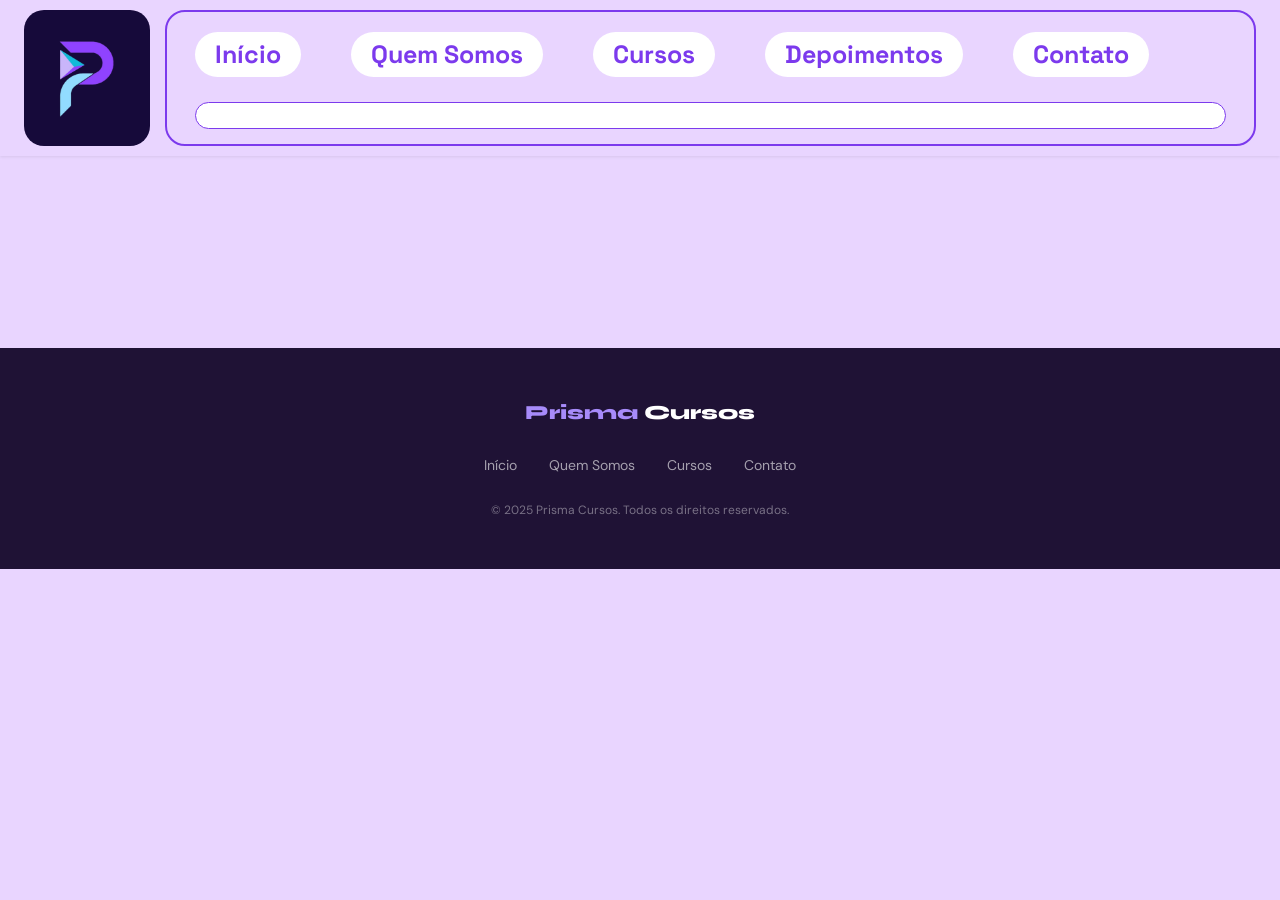
==== pages/confirmation-form-contact.html @ 02c311d3 "feat(navbar): navbar feita" ====
<!DOCTYPE html>
<html lang="pt-BR">

<head>
  <meta charset="UTF-8" />
  <meta name="viewport" content="width=device-width, initial-scale=1.0" />
  <meta name="description" content="Prisma Cursos - Mensagem enviada com sucesso" />
  <title>Mensagem Enviada | Prisma Cursos</title>
  <!-- Favicon -->
  <link rel="icon" type="image/x-icon" href="../favicon.ico" />
  <!-- Google Fonts -->
  <link rel="preconnect" href="https://fonts.googleapis.com" />
  <link rel="preconnect" href="https://fonts.gstatic.com" crossorigin />
  <link
    href="https://fonts.googleapis.com/css2?family=Syne:wght@400;600;700;800&family=DM+Sans:wght@300;400;500&display=swap"
    rel="stylesheet" />
  <!-- Global CSS -->
  <link rel="stylesheet" href="../css/global/reset.css" />
  <link rel="stylesheet" href="../css/global/variables.css" />
  <link rel="stylesheet" href="../css/global/typography.css" />
  <link rel="stylesheet" href="../css/global/global.css" />
  <!-- Component CSS -->
  <link rel="stylesheet" href="../css/components/navbar.css" />
  <link rel="stylesheet" href="../css/components/footer.css" />
  <link rel="stylesheet" href="../css/components/buttons.css" />
  <!-- Page CSS -->
  <link rel="stylesheet" href="../css/pages/confirmacao.css" />
  <!-- Responsive -->
  <link rel="stylesheet" href="../css/responsive/tablet.css" media="(max-width: 1024px)" />
  <link rel="stylesheet" href="../css/responsive/mobile.css" media="(max-width: 480px)" />
</head>

<body>

  <!-- NAVBAR -->
  <header id="navbar">
    <nav class="nav-container">
      <a href="../index.html" class="nav-logo">
        <img src="../assets/logo-prisma.png" alt="Prisma Cursos" />
      </a>

      <!-- ↓ este div é o retângulo com borda roxa -->
      <div class="nav-block">
        <ul class="nav-links">
          <li><a href="../index.html">Início</a></li>
          <li><a href="who-we-are.html">Quem Somos</a></li>
          <li><a href="courses.html">Cursos</a></li>
          <li><a href="testimonials.html">Depoimentos</a></li>
          <li><a href="contact.html">Contato</a></li>
        </ul>
        <div class="nav-progress-bar">
          <div class="nav-progress-bar__fill"></div>
        </div>
      </div>

    </nav>
  </header>

  <!-- CONFIRMAÇÃO DE ENVIO DO FORMULÁRIO (Pessoa 6) -->
  <main>
    <section id="confirmacao" class="confirmacao-section">
      <!-- 
        Essa página é exibida após o envio bem-sucedido do formulário de contato.
        O redirecionamento deve ser feito via action do form ou via JS após o submit.
        Exemplo de redirecionamento via JS (em contato.html):
          window.location.href = 'confirmacao-formulario-contato.html';
        conteúdo da Pessoa 6 
      -->
    </section>
  </main>

  <!-- FOOTER -->
  <footer id="footer">
    <div class="footer-container">
      <p class="footer-logo"><span>Prisma</span> Cursos</p>
      <nav class="footer-links">
        <a href="../index.html">Início</a>
        <a href="quem-somos.html">Quem Somos</a>
        <a href="cursos.html">Cursos</a>
        <a href="contato.html">Contato</a>
      </nav>
      <p class="footer-copy">&copy; 2025 Prisma Cursos. Todos os direitos reservados.</p>
    </div>
  </footer>

  <!-- JavaScript -->
  <script src="../js/navbar.js"></script>
  <script src="../js/main.js"></script>

</body>

</html>
---- css/global/variables.css ----
/* =============================================
   PRISMA CURSOS — VARIÁVEIS GLOBAIS
   Edite aqui para mudar o visual do projeto inteiro
   ============================================= */

:root {
  /* --- Cores Primárias --- */
  --color-primary: #7C3AED;       /* roxo principal */
  --color-primary-light: #A78BFA; /* roxo claro */
  --color-primary-dark: #5B21B6;  /* roxo escuro */

  /* --- Cores de Apoio --- */
  --color-accent: #F59E0B;        /* amarelo âmbar */
  --color-success: #10B981;       /* verde */
  --color-error: #EF4444;         /* vermelho */

  /* --- Neutros --- */
  --color-bg: #E9D5FF;
  --color-bg-soft: #F5F3FF;       /* fundo suave roxo */
  --color-text: #1F1235;          /* texto principal */
  --color-text-muted: #6B7280;    /* texto secundário */
  --color-border: #E5E7EB;

  /* --- Tipografia --- */
  --font-display: 'Syne', sans-serif;
  --font-body: 'DM Sans', sans-serif;

  --text-xs: 0.75rem;
  --text-sm: 0.875rem;
  --text-base: 1rem;
  --text-lg: 1.125rem;
  --text-xl: 1.25rem;
  --text-2xl: 1.5rem;
  --text-3xl: 1.875rem;
  --text-4xl: 2.25rem;
  --text-5xl: 3rem;

  /* --- Espaçamentos --- */
  --spacing-xs: 0.25rem;
  --spacing-sm: 0.5rem;
  --spacing-md: 1rem;
  --spacing-lg: 1.5rem;
  --spacing-xl: 2rem;
  --spacing-2xl: 3rem;
  --spacing-3xl: 4rem;
  --spacing-4xl: 6rem;

  /* --- Layout --- */
  --container-max: 1200px;
  --container-padding: 1.5rem;
  --navbar-height: 72px;

  /* --- Bordas --- */
  --radius-sm: 6px;
  --radius-md: 12px;
  --radius-lg: 20px;
  --radius-full: 9999px;

  /* --- Sombras --- */
  --shadow-sm: 0 1px 3px rgba(0,0,0,0.08);
  --shadow-md: 0 4px 16px rgba(124,58,237,0.15);
  --shadow-lg: 0 8px 32px rgba(124,58,237,0.25);

  /* --- Transições --- */
  --transition-fast: 150ms ease;
  --transition-base: 300ms ease;
  --transition-slow: 500ms ease;
}
---- css/global/typography.css ----
/* =============================================
   PRISMA CURSOS — TIPOGRAFIA
   ============================================= */

h1, h2, h3, h4, h5, h6 {
  font-family: var(--font-display);
  font-weight: 700;
  line-height: 1.2;
  color: var(--color-text);
}

h1 { font-size: var(--text-5xl); }
h2 { font-size: var(--text-4xl); }
h3 { font-size: var(--text-3xl); }
h4 { font-size: var(--text-2xl); }
h5 { font-size: var(--text-xl); }
h6 { font-size: var(--text-lg); }

p {
  font-family: var(--font-body);
  font-size: var(--text-base);
  color: var(--color-text-muted);
  line-height: 1.7;
}

.text-highlight {
  color: var(--color-primary);
}

@media (max-width: 768px) {
  h1 { font-size: var(--text-4xl); }
  h2 { font-size: var(--text-3xl); }
  h3 { font-size: var(--text-2xl); }
}

@media (max-width: 480px) {
  h1 { font-size: var(--text-3xl); }
  h2 { font-size: var(--text-2xl); }
}
---- css/global/global.css ----
/* =============================================
   PRISMA CURSOS — ESTILOS GLOBAIS
   ============================================= */

.container {
  width: 100%;
  max-width: var(--container-max);
  margin: 0 auto;
  padding: 0 var(--container-padding);
}

section {
  padding: var(--spacing-4xl) 0;
}

.section-title {
  font-family: var(--font-display);
  font-size: var(--text-4xl);
  text-align: center;
  margin-bottom: var(--spacing-sm);
}

.section-subtitle {
  text-align: center;
  color: var(--color-text-muted);
  font-size: var(--text-lg);
  max-width: 600px;
  margin: 0 auto var(--spacing-3xl);
}
---- css/components/navbar.css ----
/* =============================================
   NAVBAR — Prisma Cursos
   Fiel ao design Figma
   ============================================= */

@import url('https://fonts.googleapis.com/css2?family=Space+Grotesk:wght@400;500;700&display=swap');

/* ---------- Wrapper externo ---------- */
#navbar {
  width: 100%;
  height: 156px;
  background-color: var(--color-bg);
  display: flex;
  align-items: center;
  position: sticky;
  top: 0;
  z-index: 1000;
  box-shadow: var(--shadow-sm);
}

/* ---------- Container interno ---------- */
.nav-container {
  width: 100%;
  max-width: 1440px;
  margin: 0 auto;
  padding: 0 var(--container-padding);
  display: flex;
  align-items: center;
  gap: 14.92px; /* distância logo → retângulo nav */
  height: 100%;
}

/* ---------- Logo ---------- */
.nav-logo {
  display: flex;
  align-items: center;
  flex-shrink: 0;
  text-decoration: none;
  width: 126.1px;
  height: 136px;
  background-color: #160A3A;
  border-radius: var(--radius-lg); /* 20px, igual ao nav-block */
  justify-content: center;
  align-self: center;
}

.nav-logo img {
  height: 80px;
  width: auto;
  display: block;
}

/* ---------- Bloco central (retângulo arredondado) ---------- */
.nav-block {
  flex: 1;
  display: flex;
  flex-direction: column;
  gap: 25px; /* distância botões → progress bar */
  background-color: var(--color-bg);
  border: 2px solid var(--color-primary);
  border-radius: var(--radius-lg); /* 20px */
  padding: 18px 28px 14px;
  min-width: 0;
  height: 136px;
  justify-content: center;
}

/* ---------- Lista de links ---------- */
.nav-links {
  list-style: none;
  display: flex;
  align-items: center;
  gap: 50px; /* distância entre botões */
  margin: 0;
  padding: 0;
}

/* ---------- Botões de navegação ---------- */
.nav-links li a {
  display: inline-flex;
  align-items: center;
  justify-content: center;
  height: 45px;
  padding: 0 20px;
  border-radius: var(--radius-full);
  font-family: 'Space Grotesk', sans-serif;
  font-size: 25px;
  font-weight: 700;
  text-decoration: none;
  white-space: nowrap;
  transition: background-color var(--transition-fast), color var(--transition-fast);

  /* estado padrão: branco com texto roxo */
  background-color: #FFFFFF;
  color: #7C3AED;

  transition: background-color var(--transition-fast), 
              color var(--transition-fast),
              transform var(--transition-fast),
              box-shadow var(--transition-fast);
}

/* Estado ativo: fundo roxo, texto branco */
.nav-links li a.active {
  background-color: #7C3AED;
  color: #FFFFFF;
  transform: scale(1.03);
  border-color: #7C3AED;
}

/* Hover nos inativos */
.nav-links li a:not(.active):hover {
  background-color: #FFFFFF;        /* força branco, não herda o fundo da tela */
  transform: scale(1.03);
  box-shadow: 0 4px 12px rgba(124, 58, 237, 0.2); /* sombra roxa suave */
}

/* Hover no ativo */
.nav-links li a.active:hover {
  transform: scale(1.05);
  box-shadow: 0 4px 12px rgba(124, 58, 237, 0.3);
}

/* ---------- Progress bar ---------- */
.nav-progress-bar {
  width: 100%;
  height: 27px;
  background-color: #FFFFFF;
  border-radius: var(--radius-full);
  overflow: hidden;
  border: 1px solid var(--color-primary);
}

.nav-progress-bar__fill {
  height: 100%;
  background-color: #7C3AED;
  border-radius: var(--radius-full);
  width: 0%;                              /* controlado via JS */
  transition: width var(--transition-base);
}

/* ---------- Hamburger (mobile) ---------- */
.nav-hamburger {
  display: none;
  flex-direction: column;
  justify-content: center;
  align-items: center;
  gap: 5px;
  background: none;
  border: none;
  cursor: pointer;
  padding: 8px;
  flex-shrink: 0;
}

.nav-hamburger span {
  display: block;
  width: 24px;
  height: 2px;
  background-color: #7C3AED;
  border-radius: 2px;
  transition: transform var(--transition-fast), opacity var(--transition-fast);
}

/* ---------- Responsivo ---------- */
@media (max-width: 1024px) {
  .nav-links li:nth-child(1) a,
  .nav-links li:nth-child(2) a,
  .nav-links li:nth-child(3) a,
  .nav-links li:nth-child(4) a,
  .nav-links li:nth-child(5) a {
    width: auto;
    font-size: 18px;
  }

  .nav-links {
    gap: 12px;
  }

  .nav-links li a {
    font-size: 16px; /* era 25px */
    padding: 0 14px;
    height: 38px;
  }
}

@media (max-width: 768px) {
  #navbar {
    height: auto;
    padding: 12px 0;
  }

  .nav-container {
    flex-wrap: wrap;
    position: relative;
    align-items: center;
    gap: 23.39px;
  }

  .nav-block {
    display: none;
    width: 100%;
    height: auto;
    border-radius: var(--radius-md);
  }

  .nav-logo {
    width: 80px;
    height: 86px;
  }

  .nav-block.open {
    display: flex;
  }

  .nav-links {
    flex-direction: column;
    align-items: flex-start;
    gap: 10px;
  }

  .nav-links li a {
    width: 100% !important;
    font-size: 16px;
    justify-content: flex-start;
    padding: 0 16px;
  }

  .nav-hamburger {
    display: flex;
    margin-left: auto;
  }
}
---- css/components/footer.css ----
/* =============================================
   PRISMA CURSOS — FOOTER
   ============================================= */

#footer {
  background: var(--color-text);
  color: #fff;
  padding: var(--spacing-2xl) 0;
}

.footer-container {
  max-width: var(--container-max);
  margin: 0 auto;
  padding: 0 var(--container-padding);
  display: flex;
  flex-direction: column;
  align-items: center;
  gap: var(--spacing-lg);
  text-align: center;
}

.footer-logo {
  font-family: var(--font-display);
  font-size: var(--text-xl);
  font-weight: 800;
  color: #fff;
}

.footer-logo span {
  color: var(--color-primary-light);
}

.footer-links {
  display: flex;
  gap: var(--spacing-xl);
  flex-wrap: wrap;
  justify-content: center;
}

.footer-links a {
  font-size: var(--text-sm);
  color: rgba(255,255,255,0.6);
  transition: color var(--transition-fast);
}

.footer-links a:hover {
  color: var(--color-primary-light);
}

.footer-copy {
  font-size: var(--text-xs);
  color: rgba(255,255,255,0.4);
}
---- css/components/buttons.css ----
/* =============================================
   PRISMA CURSOS — BOTÕES
   ============================================= */

.btn {
  display: inline-flex;
  align-items: center;
  justify-content: center;
  gap: var(--spacing-sm);
  padding: 0.75rem 1.75rem;
  border-radius: var(--radius-full);
  font-family: var(--font-body);
  font-size: var(--text-base);
  font-weight: 600;
  transition: all var(--transition-base);
  cursor: pointer;
}

.btn-primary {
  background: var(--color-primary);
  color: #fff;
  box-shadow: var(--shadow-md);
}

.btn-primary:hover {
  background: var(--color-primary-dark);
  transform: translateY(-2px);
  box-shadow: var(--shadow-lg);
}

.btn-outline {
  background: transparent;
  color: var(--color-primary);
  border: 2px solid var(--color-primary);
}

.btn-outline:hover {
  background: var(--color-primary);
  color: #fff;
  transform: translateY(-2px);
}

.btn-lg {
  padding: 1rem 2.5rem;
  font-size: var(--text-lg);
}
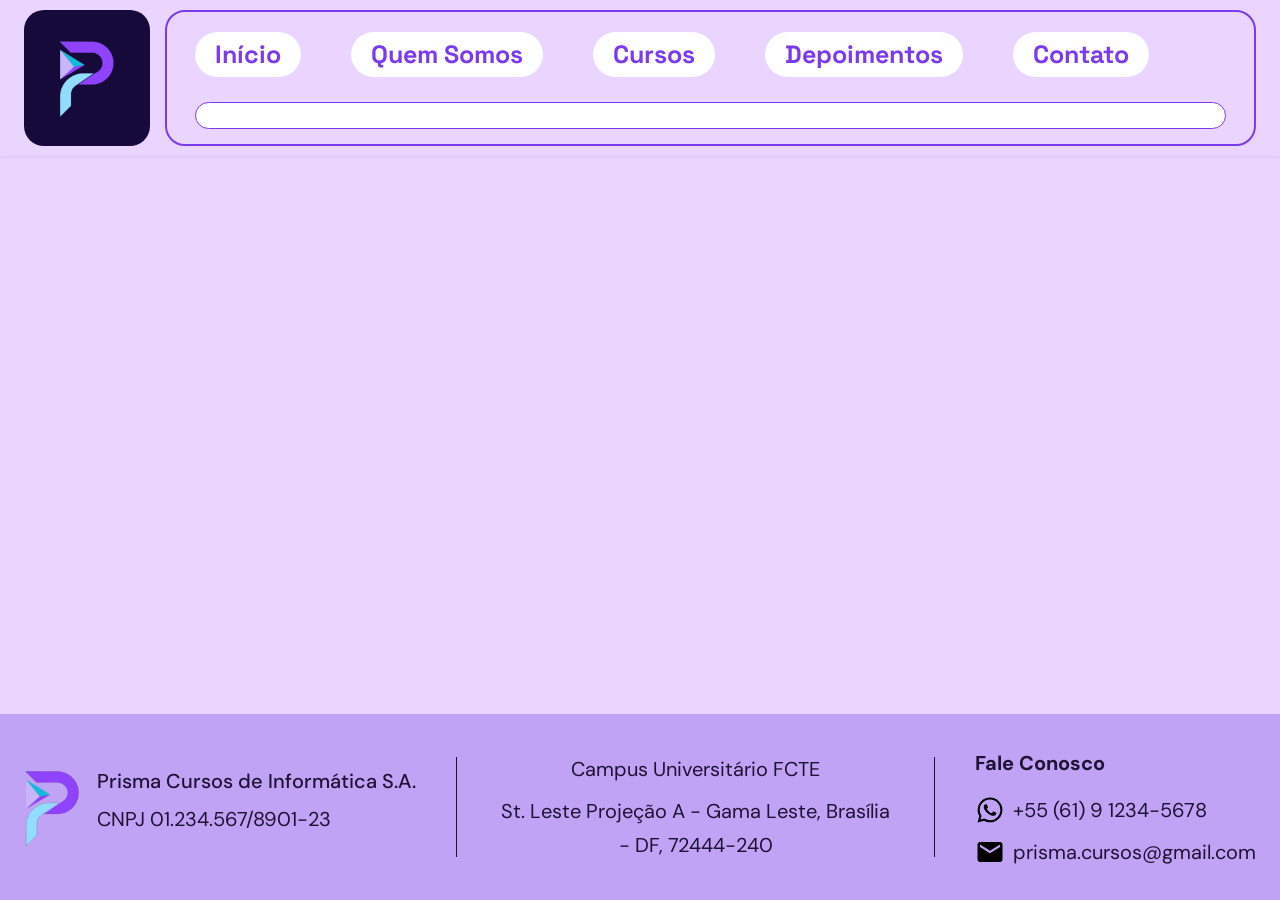
==== commit ed4b6762: "feat(footer): footer feita" ====
--- a/pages/confirmation-form-contact.html
+++ b/pages/confirmation-form-contact.html
@@ -72,14 +72,41 @@
   <!-- FOOTER -->
   <footer id="footer">
     <div class="footer-container">
-      <p class="footer-logo"><span>Prisma</span> Cursos</p>
-      <nav class="footer-links">
-        <a href="../index.html">Início</a>
-        <a href="quem-somos.html">Quem Somos</a>
-        <a href="cursos.html">Cursos</a>
-        <a href="contato.html">Contato</a>
-      </nav>
-      <p class="footer-copy">&copy; 2025 Prisma Cursos. Todos os direitos reservados.</p>
+
+      <!-- Coluna 1: Logo + CNPJ -->
+      <div class="footer-col footer-col--brand">
+        <div class="footer-brand">
+          <img src="../assets/logo-prisma.png" alt="Prisma Cursos" class="footer-logo-img" />
+          <div class="footer-brand-text">
+            <span class="footer-brand-name">Prisma Cursos de Informática S.A.</span>
+            <p class="footer-cnpj">CNPJ 01.234.567/8901-23</p>
+          </div>
+        </div>
+      </div>
+
+      <div class="footer-divider"></div>
+
+      <!-- Coluna 2: Endereço -->
+      <div class="footer-col footer-col--address">
+        <p>Campus Universitário FCTE</p>
+        <p>St. Leste Projeção A - Gama Leste, Brasília - DF, 72444-240</p>
+      </div>
+
+      <div class="footer-divider"></div>
+
+      <!-- Coluna 3: Contato -->
+      <div class="footer-col footer-col--contact">
+        <p class="footer-contact-title">Fale Conosco</p>
+        <div class="footer-contact-item">
+          <img src="../assets/icon-whatsapp.svg" alt="WhatsApp" class="footer-icon" />
+          <span>+55 (61) 9 1234-5678</span>
+        </div>
+        <div class="footer-contact-item">
+          <img src="../assets/icon-email.svg" alt="E-mail" class="footer-icon" />
+          <span>prisma.cursos@gmail.com</span>
+        </div>
+      </div>
+
     </div>
   </footer>
 
--- a/css/global/global.css
+++ b/css/global/global.css
@@ -27,3 +27,13 @@
   max-width: 600px;
   margin: 0 auto var(--spacing-3xl);
 }
+
+body {
+  display: flex;
+  flex-direction: column;
+  min-height: 100vh;
+}
+
+main {
+  flex: 1; /* empurra o footer para baixo */
+}
--- a/css/components/footer.css
+++ b/css/components/footer.css
@@ -3,51 +3,153 @@
    ============================================= */
 
 #footer {
-  background: var(--color-text);
-  color: #fff;
-  padding: var(--spacing-2xl) 0;
+  background-color: #C1A3F5;
+  height: 186px;
+  display: flex;
+  align-items: center;
+  color: var(--color-text);
 }
 
 .footer-container {
-  max-width: var(--container-max);
+  width: 100%;
+  max-width: 1440px;
   margin: 0 auto;
   padding: 0 var(--container-padding);
   display: flex;
-  flex-direction: column;
   align-items: center;
-  gap: var(--spacing-lg);
-  text-align: center;
+  gap: 40px;
 }
 
-.footer-logo {
-  font-family: var(--font-display);
-  font-size: var(--text-xl);
-  font-weight: 800;
-  color: #fff;
+/* ---------- Divisores verticais ---------- */
+.footer-divider {
+  width: 1px;
+  height: 100px;
+  background-color: var(--color-text);
+  flex-shrink: 0;
 }
 
-.footer-logo span {
-  color: var(--color-primary-light);
+/* ---------- Colunas ---------- */
+.footer-col {
+  display: flex;
+  flex-direction: column;
+  gap: 10px;
+  color: var(--color-text);
+  font-family: var(--font-body);
+  font-size: 20px;
 }
 
-.footer-links {
-  display: flex;
-  gap: var(--spacing-xl);
-  flex-wrap: wrap;
-  justify-content: center;
+/* Coluna brand ocupa mais espaço */
+.footer-col--brand {
+  min-width: 220px;
+  gap: 16px;
 }
 
-.footer-links a {
-  font-size: var(--text-sm);
-  color: rgba(255,255,255,0.6);
-  transition: color var(--transition-fast);
+/* Coluna endereço cresce para preencher o centro */
+.footer-col--address {
+  flex: 1;
+  text-align: center;
+  align-items: center;
+  gap: 8px;
+  color: var(--color-text); /* preto */
+  font-size: 20px;
+  font-weight: 400;
+  line-height: 1.5;
 }
 
-.footer-links a:hover {
-  color: var(--color-primary-light);
+/* ---------- Brand ---------- */
+.footer-brand {
+  display: flex;
+  align-items: flex-start;
+  gap: 16px;
 }
 
-.footer-copy {
-  font-size: var(--text-xs);
-  color: rgba(255,255,255,0.4);
+.footer-logo-img {
+  height: 79px;
+  width: auto;
+  flex-shrink: 0;
 }
+
+.footer-brand-text {
+  display: flex;
+  flex-direction: column;
+  gap: 8px;
+}
+
+.footer-brand-name {
+  font-size: 20px;
+  font-weight: 500;
+  color: var(--color-text);
+  line-height: 1.3;
+}
+
+.footer-cnpj {
+  font-size: 20px;
+  font-weight: 400;
+  color: var(--color-text);
+}
+
+/* ---------- Contato ---------- */
+.footer-contact-title {
+  font-weight: 700;
+  font-size: 20px;
+  color: #000000;
+  margin-bottom: 4px;
+}
+
+.footer-contact-item {
+  display: flex;
+  align-items: center;
+  gap: 8px;
+}
+
+.footer-contact-item span {
+  color: #000000;
+  font-size: 20px;
+}
+
+.footer-icon {
+  width: 30px;
+  height: 30px;
+  object-fit: contain;
+}
+
+/* ---------- Responsivo ---------- */
+@media (max-width: 768px) {
+  #footer {
+    height: auto;
+    padding: 32px 0;
+  }
+
+  .footer-container {
+    flex-direction: column;
+    align-items: flex-start;
+    gap: 24px;
+  }
+
+  .footer-divider {
+    width: 100%;
+    height: 1px;
+  }
+
+  .footer-col--address {
+    text-align: left;
+    align-items: flex-start;
+    width: 100%;
+  }
+
+  .footer-col--contact {
+    width: 100%;
+  }
+
+  #footer p,
+  #footer span {
+    color: var(--color-text);
+    font-size: 16px; /* menor no mobile */
+  }
+}
+
+#footer p,
+#footer span {
+  color: var(--color-text);
+  font-size: 20px;
+}
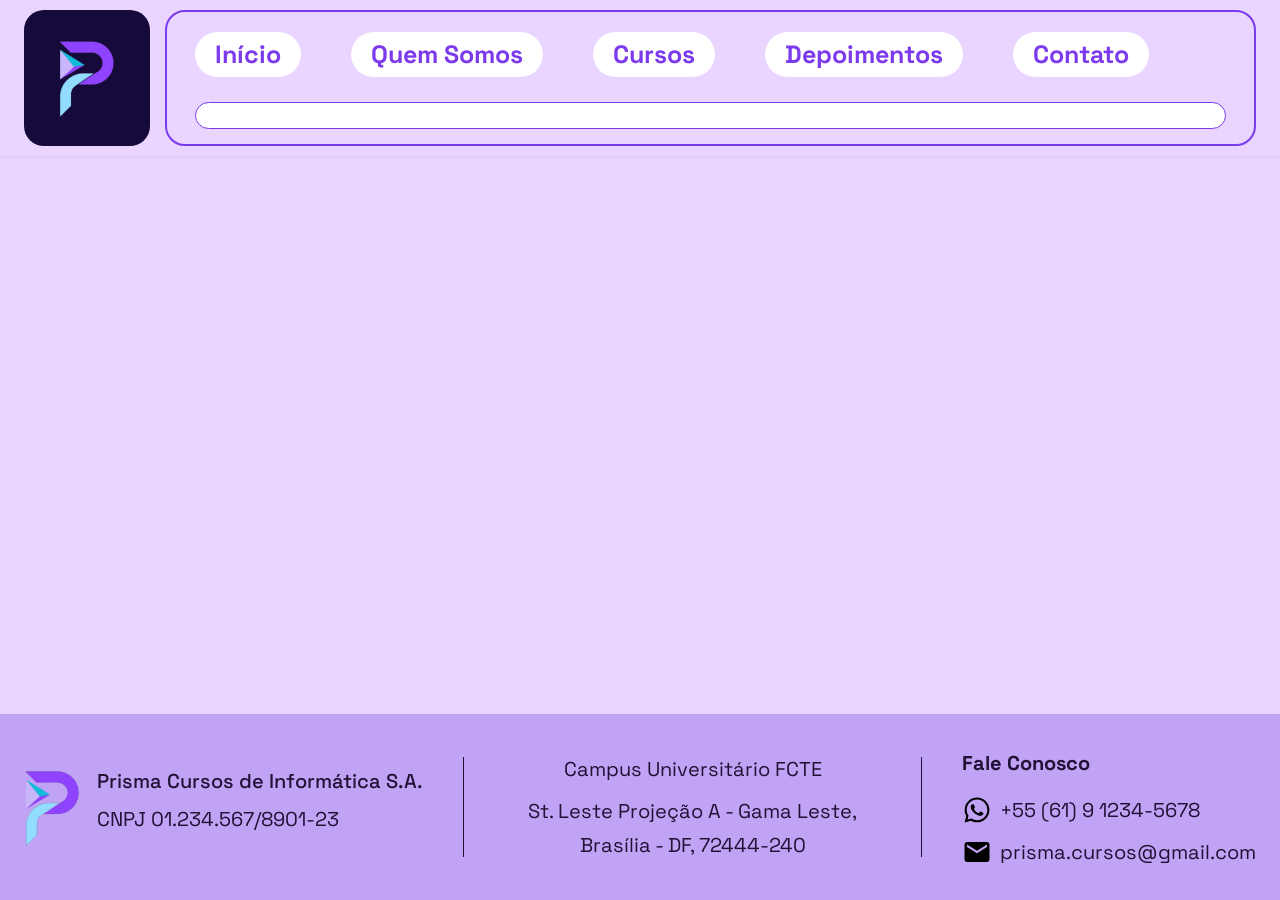
==== commit f4523c0b: "fix(pages): correção da fontes nas páginas" ====
--- a/pages/confirmation-form-contact.html
+++ b/pages/confirmation-form-contact.html
@@ -11,8 +11,7 @@
   <!-- Google Fonts -->
   <link rel="preconnect" href="https://fonts.googleapis.com" />
   <link rel="preconnect" href="https://fonts.gstatic.com" crossorigin />
-  <link
-    href="https://fonts.googleapis.com/css2?family=Syne:wght@400;600;700;800&family=DM+Sans:wght@300;400;500&display=swap"
+  <link href="https://fonts.googleapis.com/css2?family=Space+Grotesk:wght@300;400;500;600;700&display=swap"
     rel="stylesheet" />
   <!-- Global CSS -->
   <link rel="stylesheet" href="../css/global/reset.css" />
--- a/css/global/variables.css
+++ b/css/global/variables.css
@@ -22,8 +22,8 @@
   --color-border: #E5E7EB;
 
   /* --- Tipografia --- */
-  --font-display: 'Syne', sans-serif;
-  --font-body: 'DM Sans', sans-serif;
+  --font-display: 'Space Grotesk', sans-serif;
+  --font-body: 'Space Grotesk', sans-serif;
 
   --text-xs: 0.75rem;
   --text-sm: 0.875rem;
@@ -48,7 +48,9 @@
   /* --- Layout --- */
   --container-max: 1200px;
   --container-padding: 1.5rem;
-  --navbar-height: 72px;
+  --navbar-height: 156px;
+  --footer-bg: #C1A3F5;
+  --footer-height: 186px;
 
   /* --- Bordas --- */
   --radius-sm: 6px;
--- a/css/global/typography.css
+++ b/css/global/typography.css
@@ -19,7 +19,7 @@
 p {
   font-family: var(--font-body);
   font-size: var(--text-base);
-  color: var(--color-text-muted);
+  color: var(--color-text);
   line-height: 1.7;
 }
 
--- a/css/global/global.css
+++ b/css/global/global.css
@@ -32,6 +32,9 @@
   display: flex;
   flex-direction: column;
   min-height: 100vh;
+  background-color: var(--color-bg);       /* ← garante fundo em todas as páginas */
+  font-family: var(--font-body);          /* ← fonte padrão herdada por tudo */
+  color: var(--color-text);              /* ← cor de texto padrão */
 }
 
 main {
--- a/css/components/buttons.css
+++ b/css/components/buttons.css
@@ -34,6 +34,11 @@
   border: 2px solid var(--color-primary);
 }
 
+.btn-nav {
+  font-family: 'Space Grotesk', sans-serif;  /* ← fonte dos botões da navbar */
+  font-weight: 700;
+}
+
 .btn-outline:hover {
   background: var(--color-primary);
   color: #fff;
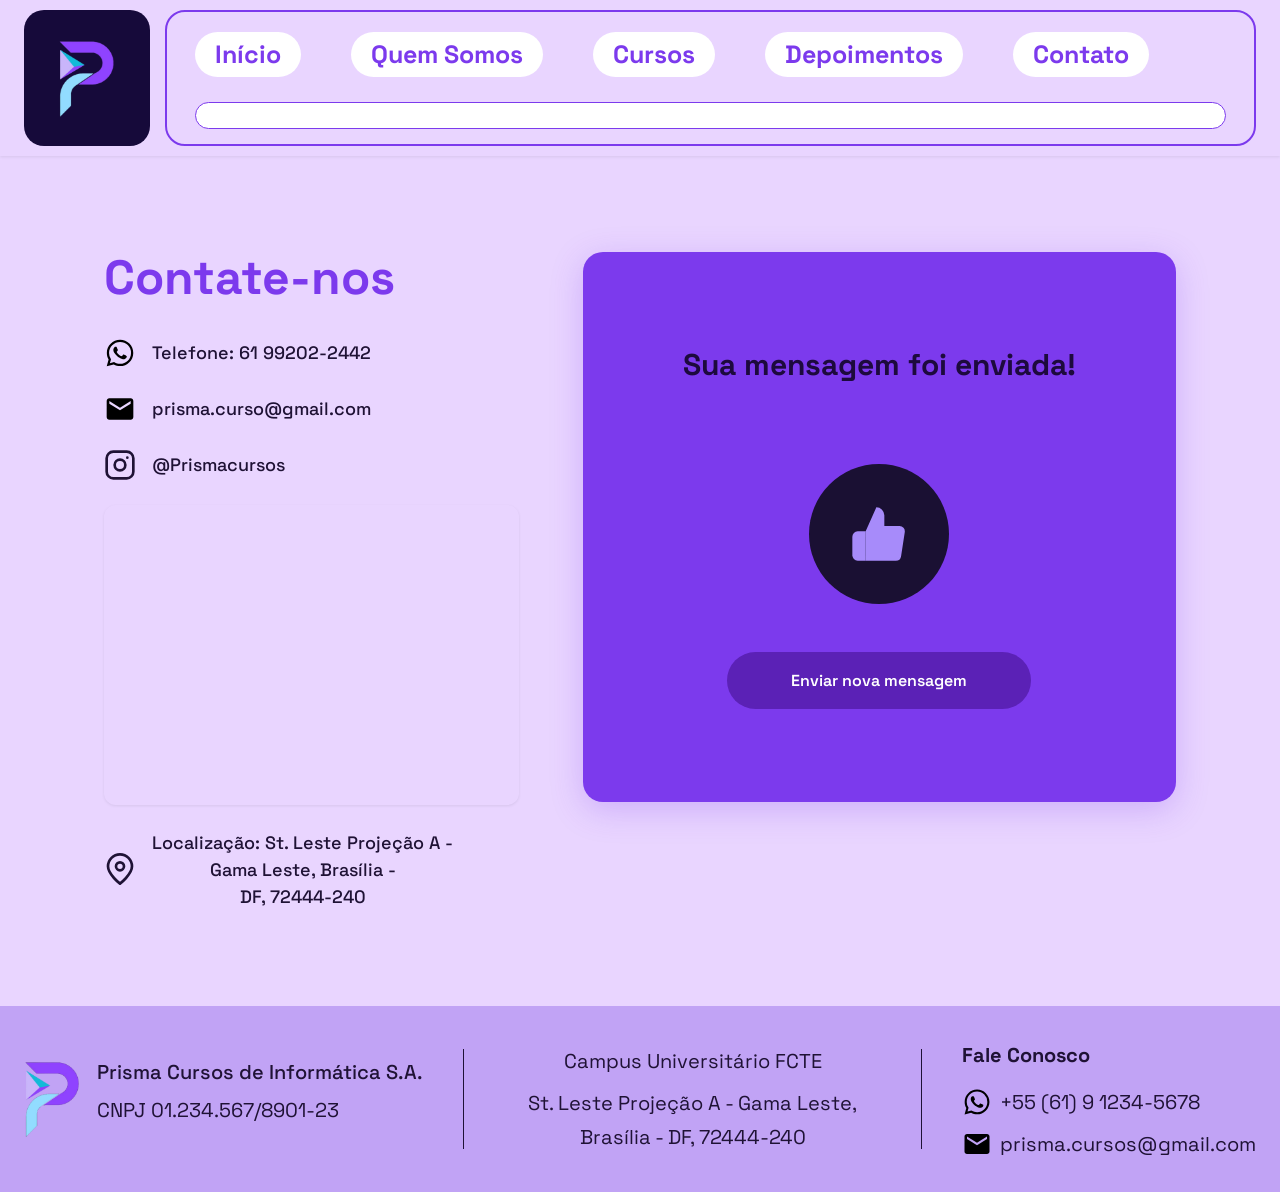
==== commit 5c2a4864: "feat(contact): implementei a página de contato e a de confirmação de envio do form e seu respectivo " ====
--- a/pages/confirmation-form-contact.html
+++ b/pages/confirmation-form-contact.html
@@ -4,7 +4,7 @@
 <head>
   <meta charset="UTF-8" />
   <meta name="viewport" content="width=device-width, initial-scale=1.0" />
-  <meta name="description" content="Prisma Cursos - Mensagem enviada com sucesso" />
+  <meta name="description" content="Prisma Cursos - Mensagem enviada" />
   <title>Mensagem Enviada | Prisma Cursos</title>
   <!-- Favicon -->
   <link rel="icon" type="image/x-icon" href="../favicon.ico" />
@@ -22,11 +22,12 @@
   <link rel="stylesheet" href="../css/components/navbar.css" />
   <link rel="stylesheet" href="../css/components/footer.css" />
   <link rel="stylesheet" href="../css/components/buttons.css" />
+  <link rel="stylesheet" href="../css/components/progressbar.css" />
   <!-- Page CSS -->
-  <link rel="stylesheet" href="../css/pages/confirmacao.css" />
-  <!-- Responsive -->
-  <link rel="stylesheet" href="../css/responsive/tablet.css" media="(max-width: 1024px)" />
-  <link rel="stylesheet" href="../css/responsive/mobile.css" media="(max-width: 480px)" />
+  <link rel="stylesheet" href="../css/pages/pagina-de-confirmacao.css" />
+  <!-- To use Contact classes-->
+  <link rel="stylesheet" href="../css/pages/contato.css" />
+  
 </head>
 
 <body>
@@ -38,14 +39,13 @@
         <img src="../assets/logo-prisma.png" alt="Prisma Cursos" />
       </a>
 
-      <!-- ↓ este div é o retângulo com borda roxa -->
       <div class="nav-block">
         <ul class="nav-links">
           <li><a href="../index.html">Início</a></li>
           <li><a href="who-we-are.html">Quem Somos</a></li>
           <li><a href="courses.html">Cursos</a></li>
           <li><a href="testimonials.html">Depoimentos</a></li>
-          <li><a href="contact.html">Contato</a></li>
+          <li><a href="contact.html" class="active">Contato</a></li>
         </ul>
         <div class="nav-progress-bar">
           <div class="nav-progress-bar__fill"></div>
@@ -55,16 +55,83 @@
     </nav>
   </header>
 
-  <!-- CONFIRMAÇÃO DE ENVIO DO FORMULÁRIO (Pessoa 6) -->
+  <!-- CONFIRMAÇÃO -->
   <main>
-    <section id="confirmacao" class="confirmacao-section">
-      <!-- 
-        Essa página é exibida após o envio bem-sucedido do formulário de contato.
-        O redirecionamento deve ser feito via action do form ou via JS após o submit.
-        Exemplo de redirecionamento via JS (em contato.html):
-          window.location.href = 'confirmacao-formulario-contato.html';
-        conteúdo da Pessoa 6 
-      -->
+    <section id="contato" class="contact-section">
+      <div class="contact-container">
+
+        <!-- Bloco esquerdo: igual à página de contato -->
+        <div class="contact-info reveal">
+
+          <h1 class="contact-title">Contate-nos</h1>
+
+          <div class="contact-item">
+            <img src="../assets/icon-whatsapp.svg" alt="Telefone" class="contact-item__icon" />
+            <p class="contact-item__value">Telefone: 61 99202-2442</p>
+          </div>
+
+          <div class="contact-item">
+            <img src="../assets/icon-email.svg" alt="E-mail" class="contact-item__icon" />
+              <p class="contact-item__value">prisma.curso@gmail.com</p>
+          </div>
+
+          <div class="contact-item">
+            <svg class="contact-item__icon" xmlns="http://www.w3.org/2000/svg" viewBox="0 0 24 24" fill="none"
+              stroke="currentColor" stroke-width="2" stroke-linecap="round" stroke-linejoin="round" aria-hidden="true">
+              <rect x="2" y="2" width="20" height="20" rx="5" ry="5"/>
+              <circle cx="12" cy="12" r="4"/>
+              <circle cx="17.5" cy="6.5" r="1" fill="currentColor" stroke="none"/>
+            </svg>
+            <p class="contact-item__value">@Prismacursos</p>
+          </div>
+
+          <div class="contact-map">
+            <iframe
+             src="https://www.google.com/maps/embed?pb=!1m18!1m12!1m3!1d3839.0!2d-48.0447!3d-15.9899!2m3!1f0!2f0!3f0!3m2!1i1024!2i768!4f13.1!3m3!1m2!1s0x935bcc5a0b0a0a0b%3A0x0!2sUnB+-+Campus+Gama!5e0!3m2!1spt-BR!2sbr!4v1"
+              width="100%"
+              height="180"
+              style="border:0;"
+              allowfullscreen=""
+              loading="lazy"
+              referrerpolicy="no-referrer-when-downgrade"
+              title="UnB Campus Gama no Google Maps"
+            ></iframe>
+          </div>
+
+          <div class="contact-item">
+            <svg class="contact-item__icon" xmlns="http://www.w3.org/2000/svg" viewBox="0 0 24 24" fill="none"
+              stroke="currentColor" stroke-width="2" stroke-linecap="round" stroke-linejoin="round" aria-hidden="true">
+              <path d="M21 10c0 6-9 13-9 13S3 16 3 10a9 9 0 0 1 18 0z"/>
+              <circle cx="12" cy="10" r="3"/>
+            </svg>
+            <p class="contact-item__value contact-item__value--center">
+             Localização: St. Leste Projeção A -<br>
+             Gama Leste, Brasília -<br>
+              DF, 72444-240
+            </p>
+          </div>
+
+        </div>
+
+        <!-- Bloco direito: confirmação -->
+        <div class="contact-form confirmation-card reveal">
+
+          <h2 class="contact-form__title">Sua mensagem foi enviada!</h2>
+
+          <div class="confirmation-icon">
+            <svg xmlns="http://www.w3.org/2000/svg" viewBox="0 0 24 24" fill="currentColor" aria-hidden="true">
+              <path d="M14 9V5a3 3 0 0 0-3-3l-4 9v11h11.28a2 2 0 0 0 2-1.7l1.38-9a2 2 0 0 0-2-2.3H14z"/>
+              <path d="M7 22H4a2 2 0 0 1-2-2v-7a2 2 0 0 1 2-2h3"/>
+            </svg>
+          </div>
+
+          <a href="contact.html" class="contact-submit-btn confirmation-btn">
+           Enviar nova mensagem
+          </a>
+
+        </div>
+
+      </div>
     </section>
   </main>
 
@@ -72,7 +139,6 @@
   <footer id="footer">
     <div class="footer-container">
 
-      <!-- Coluna 1: Logo + CNPJ -->
       <div class="footer-col footer-col--brand">
         <div class="footer-brand">
           <img src="../assets/logo-prisma.png" alt="Prisma Cursos" class="footer-logo-img" />
@@ -85,7 +151,6 @@
 
       <div class="footer-divider"></div>
 
-      <!-- Coluna 2: Endereço -->
       <div class="footer-col footer-col--address">
         <p>Campus Universitário FCTE</p>
         <p>St. Leste Projeção A - Gama Leste, Brasília - DF, 72444-240</p>
@@ -93,7 +158,6 @@
 
       <div class="footer-divider"></div>
 
-      <!-- Coluna 3: Contato -->
       <div class="footer-col footer-col--contact">
         <p class="footer-contact-title">Fale Conosco</p>
         <div class="footer-contact-item">
@@ -115,4 +179,4 @@
 
 </body>
 
-</html>
+</html>
--- a/css/global/global.css
+++ b/css/global/global.css
@@ -40,3 +40,15 @@
 main {
   flex: 1; /* empurra o footer para baixo */
 }
+
+/* ---------- Scroll Reveal ---------- */
+.reveal {
+  opacity: 0;
+  transform: translateY(30px);
+  transition: opacity 0.6s ease, transform 0.6s ease;
+}
+
+.reveal.visible {
+  opacity: 1;
+  transform: translateY(0);
+}
--- a/css/components/navbar.css
+++ b/css/components/navbar.css
@@ -3,7 +3,7 @@
    Fiel ao design Figma
    ============================================= */
 
-@import url('https://fonts.googleapis.com/css2?family=Space+Grotesk:wght@400;500;700&display=swap');
+@import url('https://fonts.googleapis.com/css2?family=Space+Grotesk:wght=400;500;700&display=swap');
 
 /* ---------- Wrapper externo ---------- */
 #navbar {
@@ -88,7 +88,6 @@
   font-weight: 700;
   text-decoration: none;
   white-space: nowrap;
-  transition: background-color var(--transition-fast), color var(--transition-fast);
 
   /* estado padrão: branco com texto roxo */
   background-color: #FFFFFF;
@@ -162,72 +161,91 @@
   transition: transform var(--transition-fast), opacity var(--transition-fast);
 }
 
-/* ---------- Responsivo ---------- */
+/* ---------- Responsivo Tablet ---------- */
 @media (max-width: 1024px) {
-  .nav-links li:nth-child(1) a,
-  .nav-links li:nth-child(2) a,
-  .nav-links li:nth-child(3) a,
-  .nav-links li:nth-child(4) a,
-  .nav-links li:nth-child(5) a {
-    width: auto;
-    font-size: 18px;
-  }
-
   .nav-links {
     gap: 12px;
   }
 
   .nav-links li a {
-    font-size: 16px; /* era 25px */
+    font-size: 16px; 
     padding: 0 14px;
     height: 38px;
   }
 }
 
+/* ---------- Responsivo Total Mobile ---------- */
 @media (max-width: 768px) {
   #navbar {
     height: auto;
-    padding: 12px 0;
+    padding: 10px 0;
   }
 
   .nav-container {
-    flex-wrap: wrap;
-    position: relative;
+    flex-wrap: nowrap; 
+    gap: 10px;          
+    padding: 0 10px;    
+  }
+
+  .nav-logo {
+    width: 60px;       
+    height: 60px;
+    flex-shrink: 0;
+  }
+
+  .nav-logo img {
+    height: 38px;      
+  }
+
+  .nav-block {
+    display: flex; 
+    flex: 1;
+    height: auto;
+    padding: 0;        
+    gap: 8px;          
+    border: none;        
+    background: transparent; 
+    min-width: 0;      
+  }
+
+  .nav-links {
+    display: flex;
+    flex-direction: row; 
+    justify-content: space-between; 
     align-items: center;
-    gap: 23.39px;
-  }
-
-  .nav-block {
-    display: none;
+    gap: 4px;          /* Distância exata de 4px entre cada botão */
     width: 100%;
-    height: auto;
-    border-radius: var(--radius-md);
-  }
-
-  .nav-logo {
-    width: 80px;
-    height: 86px;
-  }
-
-  .nav-block.open {
+    margin: 0;
+    padding: 0;
+  }
+
+  .nav-links li {
+    flex: 1;           /* Divide o espaço horizontal igualmente */
     display: flex;
-  }
-
-  .nav-links {
-    flex-direction: column;
-    align-items: flex-start;
-    gap: 10px;
+    min-width: 0;
   }
 
   .nav-links li a {
-    width: 100% !important;
-    font-size: 16px;
-    justify-content: flex-start;
-    padding: 0 16px;
-  }
-
-  .nav-hamburger {
-    display: flex;
-    margin-left: auto;
-  }
-}
+    display: inline-flex;
+    align-items: center;
+    justify-content: center;
+    
+    height: 27px;      /* Altura exata pedida (conforme o Figma: A 27) */
+    width: 100%;       /* Faz o botão esticar em todo o comprimento do 'li' */
+    padding: 0 4px;    /* Padding mínimo apenas para o texto não colar nas bordas */
+    border-radius: var(--radius-full);
+    
+    font-size: 8px;    /* Ajustado para o texto longo caber no botão esticado sem estourar */
+    font-weight: 700;
+    white-space: nowrap; 
+    text-align: center;
+    text-transform: none;
+  }
+
+  .nav-progress-bar {
+    display: block;
+    height: 16px;      
+    width: 100%;
+    border: none;      
+  }
+}
--- a/css/components/footer.css
+++ b/css/components/footer.css
@@ -1,10 +1,9 @@
 /* =============================================
    PRISMA CURSOS — FOOTER
    ============================================= */
-
 #footer {
   background-color: #C1A3F5;
-  height: 186px;
+  min-height: 186px; /* min-height ao invés de height fixo */
   display: flex;
   align-items: center;
   color: var(--color-text);
@@ -38,19 +37,18 @@
   font-size: 20px;
 }
 
-/* Coluna brand ocupa mais espaço */
 .footer-col--brand {
-  min-width: 220px;
+  min-width: 0;
+  flex-shrink: 0;
   gap: 16px;
 }
 
-/* Coluna endereço cresce para preencher o centro */
 .footer-col--address {
   flex: 1;
   text-align: center;
   align-items: center;
   gap: 8px;
-  color: var(--color-text); /* preto */
+  color: var(--color-text);
   font-size: 20px;
   font-weight: 400;
   line-height: 1.5;
@@ -92,7 +90,7 @@
 .footer-contact-title {
   font-weight: 700;
   font-size: 20px;
-  color: #000000;
+  color: var(--color-text);
   margin-bottom: 4px;
 }
 
@@ -103,7 +101,7 @@
 }
 
 .footer-contact-item span {
-  color: #000000;
+  color: var(--color-text);
   font-size: 20px;
 }
 
@@ -113,43 +111,88 @@
   object-fit: contain;
 }
 
-/* ---------- Responsivo ---------- */
-@media (max-width: 768px) {
-  #footer {
-    height: auto;
-    padding: 32px 0;
-  }
-
-  .footer-container {
-    flex-direction: column;
-    align-items: flex-start;
-    gap: 24px;
-  }
-
-  .footer-divider {
-    width: 100%;
-    height: 1px;
-  }
-
-  .footer-col--address {
-    text-align: left;
-    align-items: flex-start;
-    width: 100%;
-  }
-
-  .footer-col--contact {
-    width: 100%;
-  }
-
-  #footer p,
-  #footer span {
-    color: var(--color-text);
-    font-size: 16px; /* menor no mobile */
-  }
-}
-
 #footer p,
 #footer span {
   color: var(--color-text);
   font-size: 20px;
 }
+
+/* ---------- Tablet ---------- */
+@media (max-width: 1024px) {
+  .footer-container {
+    gap: 24px;
+  }
+
+  .footer-col,
+  .footer-brand-name,
+  .footer-cnpj,
+  .footer-contact-title,
+  .footer-contact-item span,
+  #footer p,
+  #footer span {
+    font-size: 16px;
+  }
+
+  .footer-logo-img {
+    height: 60px;
+  }
+}
+
+/* ---------- Mobile ---------- */
+@media (max-width: 768px) {
+  #footer {
+    min-height: auto;
+    padding: 20px 0;
+  }
+
+  .footer-container {
+    flex-wrap: wrap;
+    align-items: flex-start;
+    gap: 12px;
+  }
+
+  .footer-divider {
+    display: none;
+  }
+
+  /* Linha 1: brand + contato lado a lado */
+  .footer-col--brand {
+    flex: 1;
+    min-width: 140px;
+  }
+
+  .footer-col--contact {
+    flex: 1;
+    min-width: 140px;
+    align-items: flex-start;
+  }
+
+  /* Linha 2: endereço ocupa largura total */
+  .footer-col--address {
+    width: 100%;
+    flex: unset;
+    text-align: left;
+    align-items: flex-start;
+    border-top: 1px solid rgba(0,0,0,0.15);
+    padding-top: 12px;
+  }
+
+  .footer-logo-img {
+    height: 45px;
+  }
+
+  .footer-col,
+  .footer-brand-name,
+  .footer-cnpj,
+  .footer-contact-title,
+  .footer-contact-item span,
+  #footer p,
+  #footer span {
+    font-size: 13px;
+  }
+
+  .footer-icon {
+    width: 20px;
+    height: 20px;
+  }
+}
--- a/css/pages/pagina-de-confirmacao.css
+++ b/css/pages/pagina-de-confirmacao.css
@@ -0,0 +1,45 @@
+/* ========================================
+   pagina-de-confirmacao.css
+   Pessoa 6 | Prisma Cursos
+   ======================================== */
+
+/* ---------- Card de confirmação ---------- */
+
+.confirmation-card {
+  display: flex;
+  flex-direction: column;
+  align-items: center;
+  justify-content: center;
+  gap: var(--spacing-2xl);
+  text-align: center;
+  min-height: 550px;
+}
+
+.confirmation-card.contact-form {
+  flex: 1.2;
+}
+
+/* ---------- Ícone de polegar ---------- */
+
+.confirmation-icon {
+  width: 140px;
+  height: 140px;
+  background-color: #1a1033;
+  border-radius: 50%;
+  display: flex;
+  align-items: center;
+  justify-content: center;
+  flex-shrink: 0;
+}
+
+.confirmation-icon svg {
+  width: 64px;
+  height: 64px;
+  color: var(--color-primary-light);
+}
+
+/* ---------- Botão ---------- */
+
+.confirmation-btn {
+  text-decoration: none;
+}
--- a/css/pages/contato.css
+++ b/css/pages/contato.css
@@ -0,0 +1,228 @@
+/* ========================================
+   contato.css — Página de Contato
+   Pessoa 6 | Prisma Cursos
+   ======================================== */
+
+/* ---------- Seção principal ---------- */
+
+.contact-section {
+  max-width: var(--container-max);
+  margin: 0 auto;
+  padding: var(--spacing-4xl) var(--spacing-3xl);
+  background-color: var(--color-bg);
+}
+
+/* ---------- Layout em duas colunas ---------- */
+
+.contact-container {
+  display: flex;
+  flex-direction: row;
+  align-items: flex-start;
+  gap: var(--spacing-3xl);
+  width: 100%;
+}
+
+/* ---------- Bloco de informações (esquerda) ---------- */
+
+.contact-info {
+  flex: 1;
+  display: flex;
+  flex-direction: column;
+  gap: var(--spacing-lg);
+}
+
+.contact-title {
+  color: var(--color-primary);
+  font-size: var(--text-5xl);
+  font-weight: 700;
+  line-height: 1.1;
+  margin-bottom: var(--spacing-sm);
+}
+
+/* ---------- Item de contato (linha com ícone + texto) ---------- */
+
+.contact-item {
+  display: flex;
+  align-items: center;
+  gap: var(--spacing-md);
+}
+
+.contact-item__icon {
+  width: 32px;
+  height: 32px;
+  flex-shrink: 0;
+  color: var(--color-text);   /* para os SVGs inline */
+}
+
+.contact-item__value {
+  font-size: var(--text-lg);
+  color: var(--color-text);
+  font-weight: 500;
+  line-height: 1.5;
+}
+
+.contact-item__value--center {
+  text-align: center;
+}
+
+/* ---------- Mapa ---------- */
+
+.contact-map {
+  width: 100%;
+  height: 300px;
+  border-radius: var(--radius-md);
+  overflow: hidden;
+  box-shadow: var(--shadow-sm);
+}
+
+.contact-map iframe {
+  display: block;
+  height: 100%;
+  width: 100%;
+  border-radius: var(--radius-md);
+}
+
+/* ---------- Bloco do formulário (direita) ---------- */
+
+.contact-form {
+  flex: 1.2;
+  background-color: var(--color-primary);
+  border-radius: var(--radius-lg);
+  padding: var(--spacing-2xl);
+  box-shadow: var(--shadow-lg);
+}
+
+.contact-form__title {
+  color: #1d0a3d;
+  font-size: var(--text-3xl);
+  font-weight: 700;
+  line-height: 1.3;
+  margin-bottom: var(--spacing-xl);
+  text-align: center;
+}
+
+/* ---------- Formulário ---------- */
+
+.contact-form form {
+  display: flex;
+  flex-direction: column;
+  gap: var(--spacing-md);
+}
+
+.form-group {
+  display: flex;
+  flex-direction: column;
+  gap: var(--spacing-xs);
+}
+
+/* ---------- Inputs e textarea ---------- */
+
+.form-input {
+  width: 100%;
+  background: var(--color-primary-light);
+  border: none;
+  border-radius: var(--radius-md);
+  padding: var(--spacing-md);
+  color: var(--color-text);
+  font-size: var(--text-base);
+  font-family: var(--font-body);
+  transition: var(--transition-fast);
+  outline: none;
+}
+
+.form-input::placeholder {
+  color: var(--color-text);
+  opacity: 0.65;
+}
+
+.form-input:focus {
+  box-shadow: 0 0 0 3px rgba(255, 255, 255, 0.35);
+}
+
+/* Estado de erro */
+.form-input.input-error {
+  outline: 2px solid var(--color-error);
+}
+
+/* Estado válido */
+.form-input.input-success {
+  outline: 2px solid var(--color-success);
+}
+
+.form-input--textarea {
+  resize: vertical;
+  min-height: 130px;
+}
+
+/* ---------- Mensagens de erro inline ---------- */
+
+.form-error {
+  font-size: var(--text-sm);
+  color: #fca5a5;
+  font-weight: 500;
+  min-height: 1.2em;
+  display: block;
+  padding-left: var(--spacing-xs);
+}
+
+/* ---------- Botão de envio — centralizado, tamanho compacto ---------- */
+
+.form-submit-wrapper {
+  display: flex;
+  justify-content: center;
+  margin-top: var(--spacing-sm);
+}
+
+.contact-submit-btn {
+  background: var(--color-primary-dark);
+  color: white;
+  border: none;
+  border-radius: var(--radius-full);
+  padding: var(--spacing-md) var(--spacing-3xl);
+  font-size: var(--text-base);
+  font-family: var(--font-body);
+  font-weight: 600;
+  cursor: pointer;
+  transition: var(--transition-base);
+}
+
+.contact-submit-btn:hover {
+  background: var(--color-primary-light);
+  transform: translateY(-2px);
+}
+
+.contact-submit-btn:active {
+  transform: translateY(0);
+}
+
+.contact-submit-btn:disabled {
+  opacity: 0.6;
+  cursor: not-allowed;
+  transform: none;
+}
+
+/* ---------- Feedback global (sucesso / erro) ---------- */
+
+#form-feedback {
+  margin-top: var(--spacing-sm);
+  padding: var(--spacing-md);
+  border-radius: var(--radius-md);
+  font-size: var(--text-sm);
+  font-weight: 500;
+  text-align: center;
+  display: none;
+}
+
+#form-feedback.feedback-success {
+  display: block;
+  background: rgba(16, 185, 129, 0.2);
+  border: 1.5px solid var(--color-success);
+  color: #6ee7b7;
+}
+
+#form-feedback.feedback-error {
+  display: block;
+  background: rgba(239, 68, 68, 0.2);
+  border: 1.5px solid var(--color-error);
+  color: #fca5a5;
+}
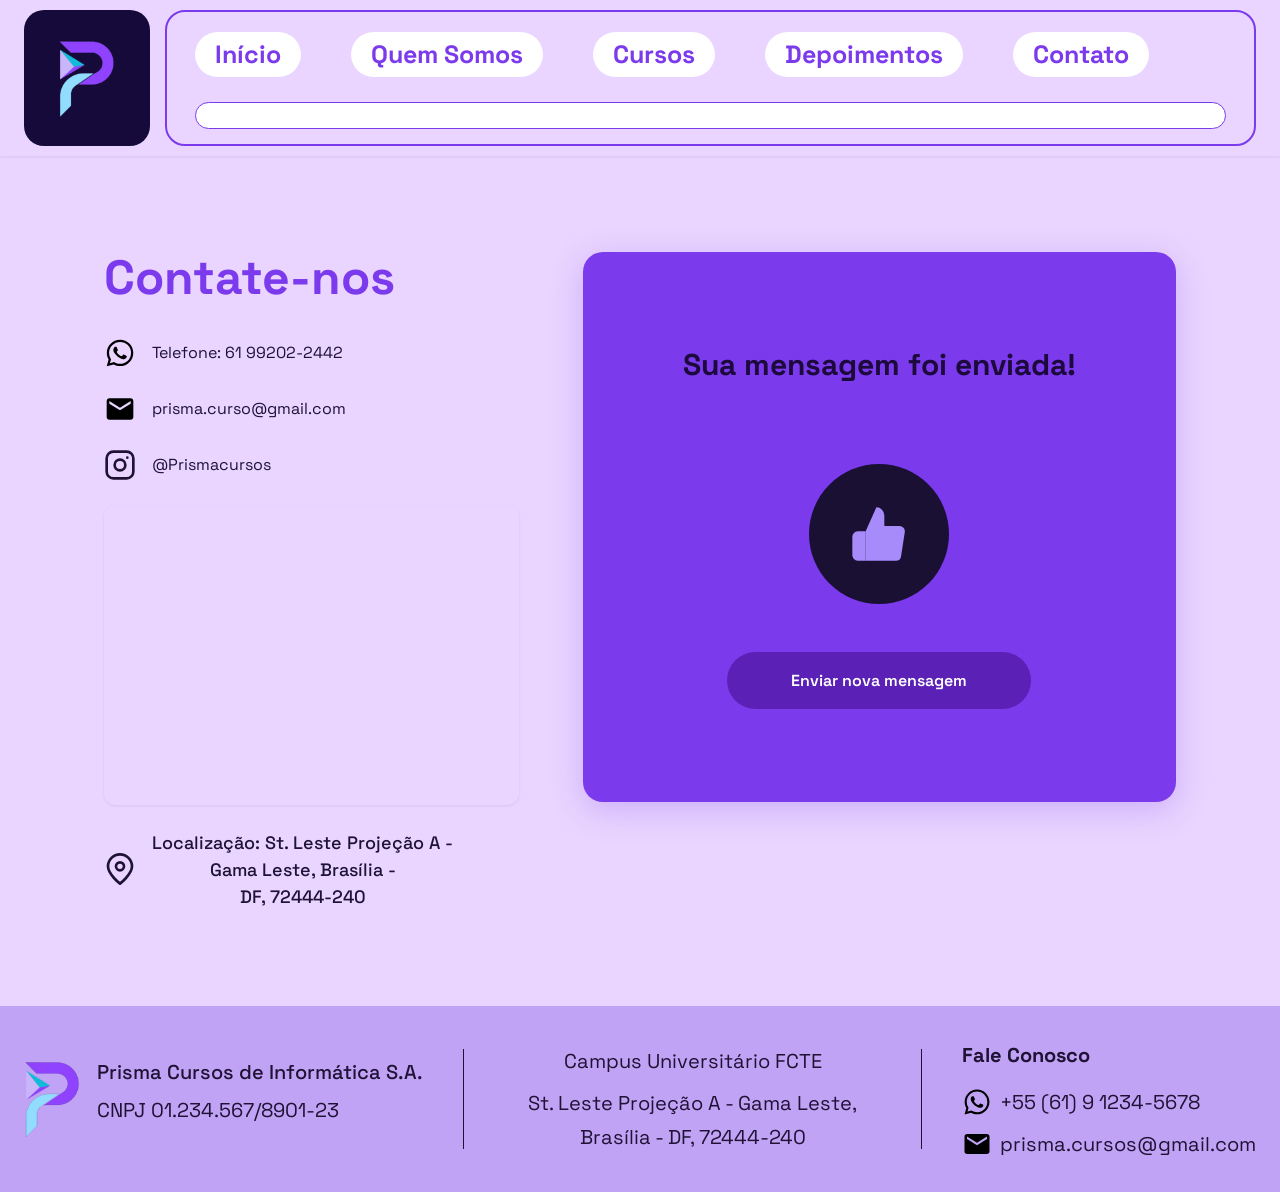
==== commit 758d9a57: "feat(contact): implementei a o redirecionamento das formas de contatos aos seus respectivos sites" ====
--- a/pages/confirmation-form-contact.html
+++ b/pages/confirmation-form-contact.html
@@ -25,7 +25,7 @@
   <link rel="stylesheet" href="../css/components/progressbar.css" />
   <!-- Page CSS -->
   <link rel="stylesheet" href="../css/pages/pagina-de-confirmacao.css" />
-  <!-- To use Contact classes-->
+  <!-- To use Contact Classes-->
   <link rel="stylesheet" href="../css/pages/contato.css" />
   
 </head>
@@ -67,12 +67,16 @@
 
           <div class="contact-item">
             <img src="../assets/icon-whatsapp.svg" alt="Telefone" class="contact-item__icon" />
-            <p class="contact-item__value">Telefone: 61 99202-2442</p>
+            <a href="https://wa.me/5561992022442" target="_blank" class="contact-item__link">
+              Telefone: 61 99202-2442
+            </a>
           </div>
 
           <div class="contact-item">
             <img src="../assets/icon-email.svg" alt="E-mail" class="contact-item__icon" />
-              <p class="contact-item__value">prisma.curso@gmail.com</p>
+              <a href="mailto:prisma.curso@gmail.com" class="contact-item__link">
+                prisma.curso@gmail.com
+              </a>
           </div>
 
           <div class="contact-item">
@@ -82,7 +86,9 @@
               <circle cx="12" cy="12" r="4"/>
               <circle cx="17.5" cy="6.5" r="1" fill="currentColor" stroke="none"/>
             </svg>
-            <p class="contact-item__value">@Prismacursos</p>
+            <a href="https://instagram.com/Prismacursos" target="_blank" class="contact-item__link">
+              @Prismacursos
+            </a>
           </div>
 
           <div class="contact-map">
--- a/css/pages/contato.css
+++ b/css/pages/contato.css
@@ -63,6 +63,17 @@
 
 .contact-item__value--center {
   text-align: center;
+}
+
+.contact-item__link {
+  color: var(--color-text);
+  text-decoration: none;
+  transition: var(--transition-fast);
+}
+
+.contact-item__link:hover {
+  color: var(--color-primary);
+  text-decoration: underline;
 }
 
 /* ---------- Mapa ---------- */
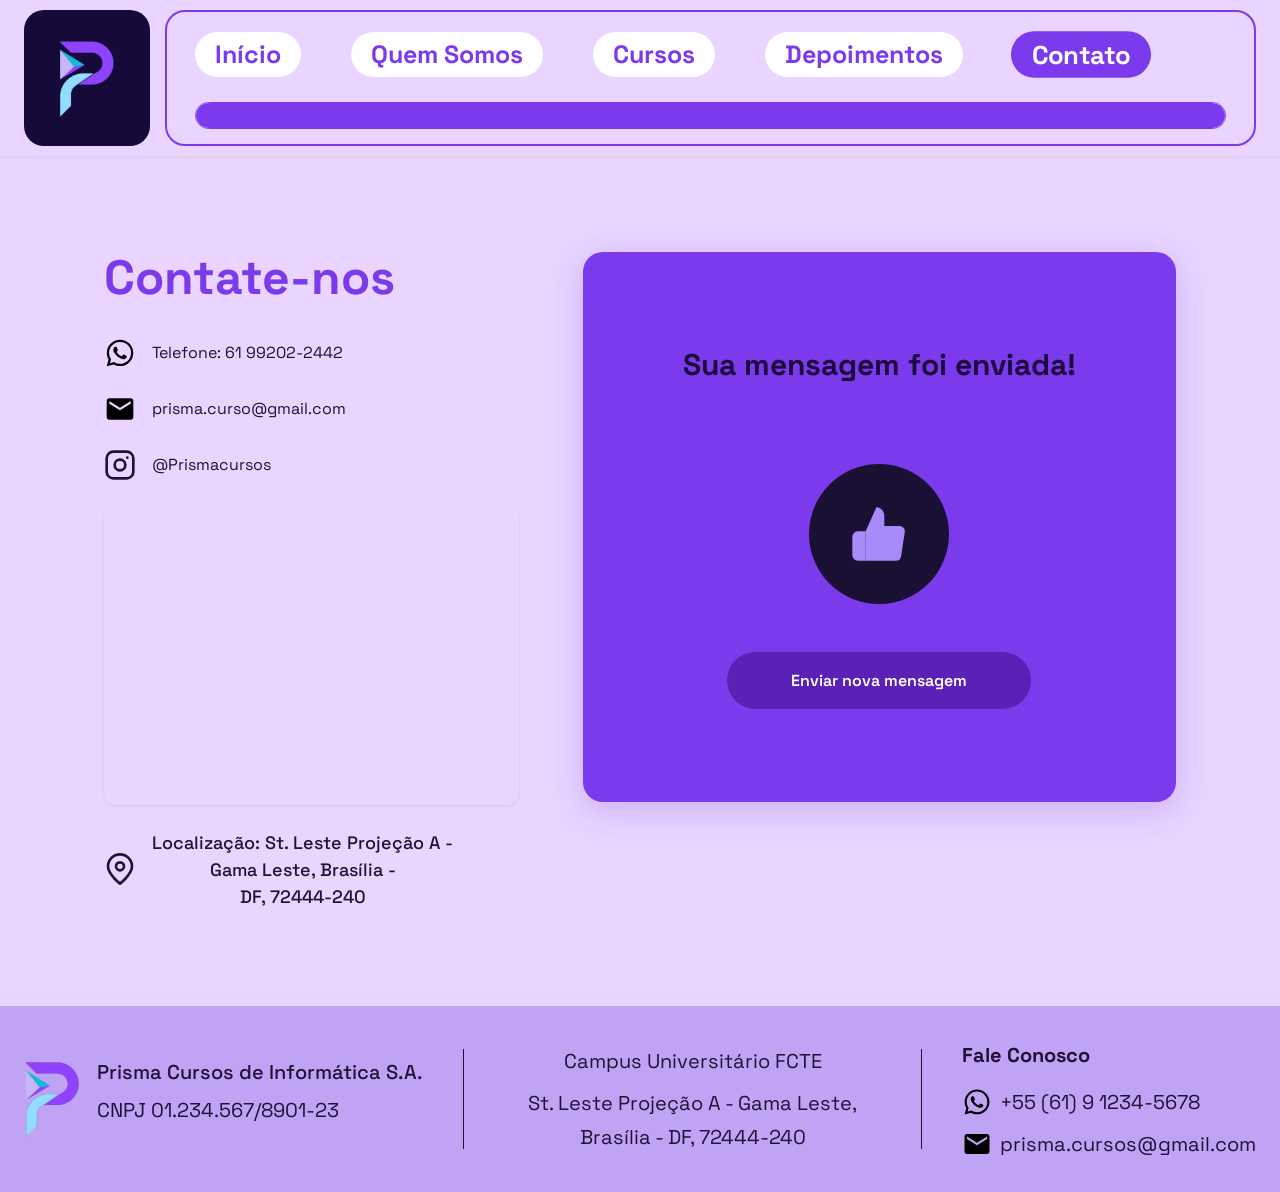
==== commit 0585db6a: "Merge branch 'main' into feature/contact-form" ====
--- a/pages/confirmation-form-contact.html
+++ b/pages/confirmation-form-contact.html
@@ -42,15 +42,20 @@
       <div class="nav-block">
         <ul class="nav-links">
           <li><a href="../index.html">Início</a></li>
-          <li><a href="who-we-are.html">Quem Somos</a></li>
-          <li><a href="courses.html">Cursos</a></li>
-          <li><a href="testimonials.html">Depoimentos</a></li>
-          <li><a href="contact.html" class="active">Contato</a></li>
+          <li><a href="./who-we-are.html">Quem Somos</a></li>
+          <li><a href="./courses.html">Cursos</a></li>
+          <li><a href="./testimonials.html">Depoimentos</a></li>
+          <li><a href="./contact.html">Contato</a></li>
         </ul>
         <div class="nav-progress-bar">
           <div class="nav-progress-bar__fill"></div>
         </div>
       </div>
+
+      <button class="nav-hamburger" id="hamburger" aria-label="Abrir menu">
+        <span></span><span></span><span></span>
+      </button>
+
 
     </nav>
   </header>
@@ -180,8 +185,8 @@
   </footer>
 
   <!-- JavaScript -->
-  <script src="../js/navbar.js"></script>
-  <script src="../js/main.js"></script>
+  <script src="../js/navbar.js" defer></script>
+  <script src="../js/main.js" defer></script>
 
 </body>
 
--- a/css/global/global.css
+++ b/css/global/global.css
@@ -32,13 +32,13 @@
   display: flex;
   flex-direction: column;
   min-height: 100vh;
-  background-color: var(--color-bg);       /* ← garante fundo em todas as páginas */
-  font-family: var(--font-body);          /* ← fonte padrão herdada por tudo */
-  color: var(--color-text);              /* ← cor de texto padrão */
+  background-color: var(--color-bg);
+  font-family: var(--font-body);
+  color: var(--color-text);
 }
 
 main {
-  flex: 1; /* empurra o footer para baixo */
+  flex: 1;o
 }
 
 /* ---------- Scroll Reveal ---------- */
--- a/css/components/navbar.css
+++ b/css/components/navbar.css
@@ -1,6 +1,5 @@
 /* =============================================
    NAVBAR — Prisma Cursos
-   Fiel ao design Figma
    ============================================= */
 
 @import url('https://fonts.googleapis.com/css2?family=Space+Grotesk:wght=400;500;700&display=swap');
@@ -26,7 +25,7 @@
   padding: 0 var(--container-padding);
   display: flex;
   align-items: center;
-  gap: 14.92px; /* distância logo → retângulo nav */
+  gap: 14.92px;
   height: 100%;
 }
 
@@ -134,7 +133,7 @@
   height: 100%;
   background-color: #7C3AED;
   border-radius: var(--radius-full);
-  width: 0%;                              /* controlado via JS */
+  width: 0%;
   transition: width var(--transition-base);
 }
 
@@ -182,45 +181,44 @@
   }
 
   .nav-container {
-    flex-wrap: nowrap; 
-    gap: 10px;          
-    padding: 0 10px;    
+    flex-wrap: nowrap;
+    gap: 10px;
+    padding: 0 10px;
   }
 
   .nav-logo {
-    width: 60px;       
+    width: 60px;
     height: 60px;
     flex-shrink: 0;
+    border-radius: 14px;
   }
 
   .nav-logo img {
-    height: 38px;      
+    height: 38px;
   }
 
   .nav-block {
-    display: flex; 
     flex: 1;
     height: auto;
-    padding: 0;        
-    gap: 8px;          
-    border: none;        
-    background: transparent; 
-    min-width: 0;      
+    padding: 8px 10px;
+    gap: 8px;
+    border: none;
+    background: transparent;
+    min-width: 0;
   }
 
   .nav-links {
     display: flex;
-    flex-direction: row; 
-    justify-content: space-between; 
+    flex-direction: row;
+    justify-content: space-between;
     align-items: center;
-    gap: 4px;          /* Distância exata de 4px entre cada botão */
+    gap: 4px;
     width: 100%;
-    margin: 0;
-    padding: 0;
+    flex-wrap: nowrap;
   }
 
   .nav-links li {
-    flex: 1;           /* Divide o espaço horizontal igualmente */
+    flex: 1;
     display: flex;
     min-width: 0;
   }
@@ -229,23 +227,24 @@
     display: inline-flex;
     align-items: center;
     justify-content: center;
-    
-    height: 27px;      /* Altura exata pedida (conforme o Figma: A 27) */
-    width: 100%;       /* Faz o botão esticar em todo o comprimento do 'li' */
-    padding: 0 4px;    /* Padding mínimo apenas para o texto não colar nas bordas */
+
+    height: 27px;
+    width: 100%;
+    padding: 0 4px;
     border-radius: var(--radius-full);
-    
-    font-size: 8px;    /* Ajustado para o texto longo caber no botão esticado sem estourar */
+
+    font-size: clamp(8px, 1.8vw, 13px);;
     font-weight: 700;
-    white-space: nowrap; 
+    white-space: normal;
     text-align: center;
     text-transform: none;
+    line-height: 1.2;
   }
 
   .nav-progress-bar {
     display: block;
-    height: 16px;      
+    height: 16px;
     width: 100%;
-    border: none;      
-  }
-}
+    border: none;
+  }
+}
--- a/css/components/footer.css
+++ b/css/components/footer.css
@@ -3,7 +3,7 @@
    ============================================= */
 #footer {
   background-color: #C1A3F5;
-  min-height: 186px; /* min-height ao invés de height fixo */
+  min-height: 186px;
   display: flex;
   align-items: center;
   color: var(--color-text);
--- a/css/components/buttons.css
+++ b/css/components/buttons.css
@@ -35,7 +35,7 @@
 }
 
 .btn-nav {
-  font-family: 'Space Grotesk', sans-serif;  /* ← fonte dos botões da navbar */
+  font-family: 'Space Grotesk', sans-serif;
   font-weight: 700;
 }
 
--- a/css/pages/pagina-de-confirmacao.css
+++ b/css/pages/pagina-de-confirmacao.css
@@ -42,4 +42,47 @@
 
 .confirmation-btn {
   text-decoration: none;
+}
+
+/* ---------- Tablet (≤1024px) ---------- */
+
+@media (max-width: 1024px) {
+
+  .confirmation-card {
+    min-height: unset;
+    padding: var(--spacing-2xl) var(--spacing-xl);
+  }
+
+  .confirmation-card.contact-form {
+    flex: unset;
+    width: 100%;
+  }
+
+}
+
+/* ---------- Mobile (≤768px) ---------- */
+
+@media (max-width: 768px) {
+
+  .confirmation-card {
+    gap: var(--spacing-xl);
+    padding: var(--spacing-lg);
+    border-radius: var(--radius-md);
+  }
+
+  .confirmation-icon {
+    width: 100px;
+    height: 100px;
+  }
+
+  .confirmation-icon svg {
+    width: 44px;
+    height: 44px;
+  }
+
+  .contact-submit-btn.confirmation-btn {
+    width: 100%;
+    padding: var(--spacing-md);
+  }
+
 }
--- a/css/pages/contato.css
+++ b/css/pages/contato.css
@@ -236,4 +236,87 @@
   background: rgba(239, 68, 68, 0.2);
   border: 1.5px solid var(--color-error);
   color: #fca5a5;
+}
+
+/* ---------- Tablet (≤1024px) ---------- */
+
+@media (max-width: 1024px) {
+
+  .contact-section {
+    padding: var(--spacing-3xl) var(--spacing-xl);
+  }
+
+  .contact-container {
+    flex-direction: column;
+  }
+
+  .contact-info,
+  .contact-form {
+    flex: unset;
+    width: 100%;
+  }
+
+  .contact-title {
+    font-size: var(--text-4xl);
+  }
+
+  .contact-form__title {
+    font-size: var(--text-2xl);
+  }
+
+  .contact-map {
+    height: 250px;
+  }
+
+}
+
+/* ---------- Mobile (≤768px) ---------- */
+
+@media (max-width: 768px) {
+
+  .contact-section {
+    padding: var(--spacing-2xl) var(--spacing-md);
+  }
+
+  .contact-title {
+    font-size: var(--text-3xl);
+  }
+
+  .contact-item__icon {
+    width: 24px;
+    height: 24px;
+  }
+
+  .contact-item__value {
+    font-size: var(--text-base);
+  }
+
+  .contact-map {
+    height: 200px;
+  }
+
+  .contact-form {
+    padding: var(--spacing-lg);
+    border-radius: var(--radius-md);
+  }
+
+  .contact-form__title {
+    font-size: var(--text-xl);
+    margin-bottom: var(--spacing-lg);
+  }
+
+  .form-input {
+    font-size: var(--text-sm);
+    padding: var(--spacing-sm) var(--spacing-md);
+  }
+
+  .form-input--textarea {
+    min-height: 100px;
+  }
+
+  .contact-submit-btn {
+    width: 100%;
+    padding: var(--spacing-md);
+  }
+
 }
